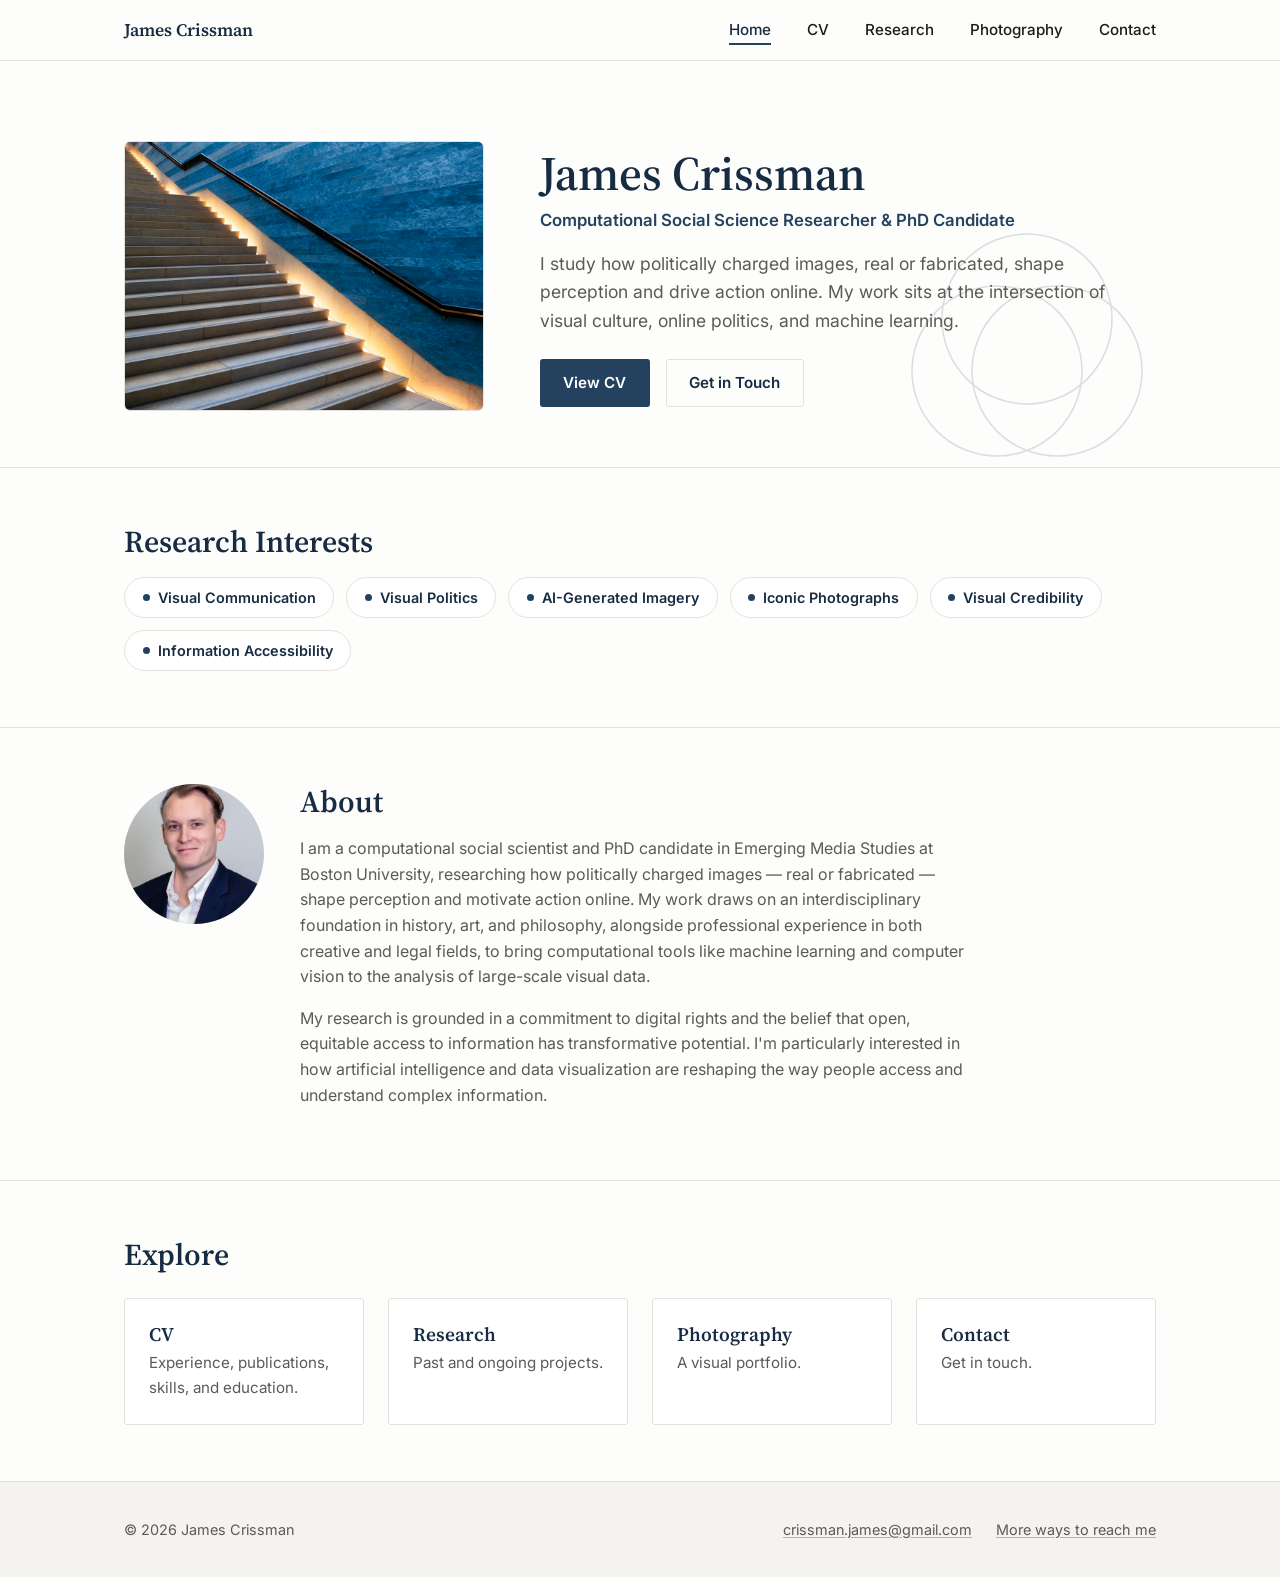
==== index.html @ 17d4c004 "Add home and CV pages with shared design system" ====
<!DOCTYPE html>
<html lang="en">
<head>
  <meta charset="UTF-8">
  <meta name="viewport" content="width=device-width, initial-scale=1.0">
  <title>James Crissman — Computational Social Science Researcher</title>
  <meta name="description" content="James Crissman is a computational social scientist and PhD candidate at Boston University researching how politically charged images shape perception and drive action online.">
  <link rel="preconnect" href="https://fonts.googleapis.com">
  <link rel="preconnect" href="https://fonts.gstatic.com" crossorigin>
  <link href="https://fonts.googleapis.com/css2?family=Inter:wght@400;500;600;700&family=Source+Serif+4:wght@600;700&display=swap" rel="stylesheet">
  <link rel="stylesheet" href="/assets/css/style.css">
</head>
<body>

  <header class="site-header">
    <div class="container">
      <a class="site-logo" href="/">James Crissman</a>
      <button class="nav-toggle" aria-label="Toggle navigation" aria-expanded="false">
        <span></span>
      </button>
      <nav class="site-nav" aria-label="Primary">
        <ul>
          <li><a href="/" aria-current="page">Home</a></li>
          <li><a href="/cv/">CV</a></li>
          <li><a href="/research/">Research</a></li>
          <li><a href="/photography/">Photography</a></li>
          <li><a href="/contact/">Contact</a></li>
        </ul>
      </nav>
    </div>
  </header>

  <main>
    <section class="hero">
      <svg class="hero-decor" viewBox="0 0 480 480" fill="none" aria-hidden="true">
        <circle cx="300" cy="130" r="85" stroke="currentColor" stroke-width="1.5" />
        <circle cx="360" cy="130" r="85" stroke="currentColor" stroke-width="1.5" />
        <circle cx="330" cy="182" r="85" stroke="currentColor" stroke-width="1.5" />
      </svg>
      <div class="container">
        <div class="hero-photo-rect">
          <img src="/assets/img/cover.jpg" alt="Staircase and handrail, architectural photograph by James Crissman">
        </div>
        <div>
          <h1 class="hero-title">James Crissman</h1>
          <p class="hero-role">Computational Social Science Researcher &amp; PhD Candidate</p>
          <p class="hero-pitch">I study how politically charged images, real or fabricated, shape perception and drive action online. My work sits at the intersection of visual culture, online politics, and machine learning.</p>
          <div class="hero-actions">
            <a class="btn btn-primary" href="/cv/">View CV</a>
            <a class="btn btn-secondary" href="/contact/">Get in Touch</a>
          </div>
        </div>
      </div>
    </section>

    <section class="page-section interests-section">
      <div class="container">
        <h2>Research Interests</h2>
        <ul class="interest-list">
          <li class="interest-chip">Visual Communication</li>
          <li class="interest-chip">Visual Politics</li>
          <li class="interest-chip">AI-Generated Imagery</li>
          <li class="interest-chip">Iconic Photographs</li>
          <li class="interest-chip">Visual Credibility</li>
          <li class="interest-chip">Information Accessibility</li>
        </ul>
      </div>
    </section>

    <section class="page-section about-section">
      <div class="container">
        <div class="about-photo">
          <img src="/assets/img/JC-1.jpg" alt="Portrait of James Crissman">
        </div>
        <div class="about-content">
          <h2>About</h2>
          <p>I am a computational social scientist and PhD candidate in Emerging Media Studies at Boston University, researching how politically charged images — real or fabricated — shape perception and motivate action online. My work draws on an interdisciplinary foundation in history, art, and philosophy, alongside professional experience in both creative and legal fields, to bring computational tools like machine learning and computer vision to the analysis of large-scale visual data.</p>
          <p>My research is grounded in a commitment to digital rights and the belief that open, equitable access to information has transformative potential. I'm particularly interested in how artificial intelligence and data visualization are reshaping the way people access and understand complex information.</p>
        </div>
      </div>
    </section>

    <section class="page-section">
      <div class="container">
        <h2>Explore</h2>
        <div class="explore-grid">
          <a class="explore-card" href="/cv/">
            <h3>CV</h3>
            <p>Experience, publications, skills, and education.</p>
          </a>
          <a class="explore-card" href="/research/">
            <h3>Research</h3>
            <p>Past and ongoing projects.</p>
          </a>
          <a class="explore-card" href="/photography/">
            <h3>Photography</h3>
            <p>A visual portfolio.</p>
          </a>
          <a class="explore-card" href="/contact/">
            <h3>Contact</h3>
            <p>Get in touch.</p>
          </a>
        </div>
      </div>
    </section>
  </main>

  <footer class="site-footer">
    <div class="container">
      <span>&copy; 2026 James Crissman</span>
      <ul class="footer-links">
        <li><a href="mailto:crissman.james@gmail.com">crissman.james@gmail.com</a></li>
        <li><a href="/contact/">More ways to reach me</a></li>
      </ul>
    </div>
  </footer>

  <script src="/assets/js/main.js"></script>
</body>
</html>
---- assets/css/style.css ----
/* ---------------------------------------------------------
   Design tokens
--------------------------------------------------------- */
:root {
  --color-bg: #fdfdfb;
  --color-bg-alt: #f4f3ef;
  --color-surface: #ffffff;
  --color-text: #1c1c1a;
  --color-text-muted: #5b5a54;
  --color-border: #e4e2da;

  --color-accent: #24425f;
  --color-accent-strong: #172c42;
  --color-accent-tint: #e8edf2;

  --font-serif: "Source Serif 4", Georgia, "Times New Roman", serif;
  --font-sans: "Inter", -apple-system, BlinkMacSystemFont, "Segoe UI", sans-serif;

  --space-1: 0.5rem;
  --space-2: 1rem;
  --space-3: 1.5rem;
  --space-4: 2.25rem;
  --space-5: 3.5rem;
  --space-6: 5rem;

  --max-width: 1080px;
  --radius: 3px;
}

/* ---------------------------------------------------------
   Reset & base
--------------------------------------------------------- */
*, *::before, *::after { box-sizing: border-box; }
html { scroll-behavior: smooth; }

body {
  margin: 0;
  background: var(--color-bg);
  color: var(--color-text);
  font-family: var(--font-sans);
  font-size: 1rem;
  line-height: 1.6;
  -webkit-font-smoothing: antialiased;
}

img { max-width: 100%; display: block; }

h1, h2, h3, h4 {
  font-family: var(--font-serif);
  font-weight: 600;
  line-height: 1.2;
  margin: 0 0 var(--space-2);
  color: var(--color-accent-strong);
}

h1 { font-size: clamp(2.1rem, 4vw, 3rem); }
h2 { font-size: clamp(1.5rem, 3vw, 1.9rem); }
h3 { font-size: 1.2rem; }
h4 { font-size: 1rem; letter-spacing: 0.02em; text-transform: uppercase; color: var(--color-text-muted); }

p { margin: 0 0 var(--space-2); }

a {
  color: var(--color-accent);
  text-decoration-color: rgba(36, 66, 95, 0.35);
  text-underline-offset: 2px;
}
a:hover { text-decoration-color: currentColor; }

ul { margin: 0; padding: 0; }

.container {
  max-width: var(--max-width);
  margin: 0 auto;
  padding: 0 var(--space-3);
}

.visually-hidden {
  position: absolute;
  width: 1px; height: 1px;
  overflow: hidden;
  clip: rect(0 0 0 0);
  white-space: nowrap;
}

/* ---------------------------------------------------------
   Header / nav
--------------------------------------------------------- */
.site-header {
  border-bottom: 1px solid var(--color-border);
  background: var(--color-bg);
  position: sticky;
  top: 0;
  z-index: 20;
}

.site-header .container {
  display: flex;
  align-items: center;
  justify-content: space-between;
  padding-top: var(--space-2);
  padding-bottom: var(--space-2);
}

.site-logo {
  font-family: var(--font-serif);
  font-weight: 600;
  font-size: 1.1rem;
  color: var(--color-accent-strong);
  text-decoration: none;
}

.nav-toggle {
  display: none;
  background: none;
  border: 1px solid var(--color-border);
  border-radius: var(--radius);
  padding: 0.4rem 0.6rem;
  cursor: pointer;
}

.nav-toggle span,
.nav-toggle span::before,
.nav-toggle span::after {
  display: block;
  width: 20px;
  height: 2px;
  background: var(--color-accent-strong);
  position: relative;
  transition: transform 0.2s ease;
}
.nav-toggle span::before,
.nav-toggle span::after {
  content: "";
  position: absolute;
  left: 0;
}
.nav-toggle span::before { top: -6px; }
.nav-toggle span::after { top: 6px; }

.site-nav ul {
  display: flex;
  gap: var(--space-4);
  list-style: none;
}

.site-nav a {
  color: var(--color-text);
  text-decoration: none;
  font-size: 0.95rem;
  font-weight: 500;
  padding: 0.25rem 0;
  border-bottom: 2px solid transparent;
}
.site-nav a:hover,
.site-nav a[aria-current="page"] {
  color: var(--color-accent-strong);
  border-bottom-color: var(--color-accent);
}

@media (max-width: 720px) {
  .nav-toggle { display: inline-flex; align-items: center; justify-content: center; }
  .site-nav {
    display: none;
    width: 100%;
    border-top: 1px solid var(--color-border);
  }
  .site-nav.is-open { display: block; }
  .site-nav ul {
    flex-direction: column;
    gap: 0;
    padding: var(--space-1) 0;
  }
  .site-nav a {
    display: block;
    padding: var(--space-1) 0;
  }
  .site-header .container {
    flex-wrap: wrap;
  }
}

/* ---------------------------------------------------------
   Buttons
--------------------------------------------------------- */
.btn {
  display: inline-flex;
  align-items: center;
  gap: 0.5rem;
  padding: 0.7rem 1.4rem;
  border-radius: var(--radius);
  font-weight: 600;
  font-size: 0.95rem;
  text-decoration: none;
  border: 1px solid transparent;
  cursor: pointer;
}

.btn-primary {
  background: var(--color-accent);
  color: #fff;
}
.btn-primary:hover { background: var(--color-accent-strong); }

.btn-secondary {
  background: transparent;
  color: var(--color-accent-strong);
  border-color: var(--color-border);
}
.btn-secondary:hover { border-color: var(--color-accent); }

/* ---------------------------------------------------------
   Hero
--------------------------------------------------------- */
.hero {
  position: relative;
  overflow: hidden;
  padding: var(--space-6) 0 var(--space-5);
}

.hero-decor {
  position: absolute;
  top: -10%;
  right: -6%;
  width: 480px;
  height: 480px;
  z-index: 0;
  pointer-events: none;
  color: var(--color-accent);
  opacity: 0.16;
  transform: rotate(180deg);
}

.hero .container {
  position: relative;
  z-index: 1;
  display: grid;
  grid-template-columns: minmax(240px, 360px) 1fr;
  gap: var(--space-5);
  align-items: center;
}

.hero-photo-rect {
  width: 100%;
  aspect-ratio: 4 / 3;
  border-radius: 6px;
  background: var(--color-accent-tint);
  border: 1px solid var(--color-border);
  color: var(--color-text-muted);
  display: flex;
  align-items: center;
  justify-content: center;
  font-size: 0.9rem;
  overflow: hidden;
  flex-shrink: 0;
}
.hero-photo-rect img { width: 100%; height: 100%; object-fit: cover; }

.hero-title { margin-bottom: 0.3rem; }
.hero-role {
  font-family: var(--font-sans);
  font-weight: 600;
  color: var(--color-accent);
  font-size: 1.05rem;
  margin-bottom: var(--space-2);
}
.hero-pitch {
  font-size: 1.1rem;
  color: var(--color-text-muted);
  max-width: 60ch;
  margin-bottom: var(--space-3);
}
.hero-actions { display: flex; gap: var(--space-2); flex-wrap: wrap; }

@media (max-width: 720px) {
  .hero .container { grid-template-columns: 1fr; text-align: center; }
  .hero-actions { justify-content: center; }
  .hero-decor { width: 320px; height: 320px; }
}

/* ---------------------------------------------------------
   Research interests
--------------------------------------------------------- */
.interests-section { padding-top: var(--space-4); padding-bottom: var(--space-4); }
.interest-list {
  display: flex;
  flex-wrap: wrap;
  gap: 0.75rem;
  list-style: none;
  margin-top: var(--space-2);
}
.interest-chip {
  display: inline-flex;
  align-items: center;
  gap: 0.5rem;
  padding: 0.5rem 1.1rem;
  border: 1px solid var(--color-border);
  border-radius: 999px;
  background: var(--color-surface);
  font-weight: 600;
  font-size: 0.9rem;
  color: var(--color-accent-strong);
}
.interest-chip::before {
  content: "";
  width: 7px;
  height: 7px;
  border-radius: 50%;
  background: var(--color-accent);
  flex-shrink: 0;
}

/* ---------------------------------------------------------
   About / bio photo
--------------------------------------------------------- */
.about-section .container {
  display: grid;
  grid-template-columns: auto 1fr;
  gap: var(--space-4);
  align-items: start;
}

.about-photo {
  width: 140px;
  height: 140px;
  border-radius: 50%;
  background: var(--color-accent-tint);
  color: var(--color-accent);
  display: flex;
  align-items: center;
  justify-content: center;
  font-family: var(--font-serif);
  font-size: 2.2rem;
  font-weight: 600;
  overflow: hidden;
  flex-shrink: 0;
}
.about-photo img { width: 100%; height: 100%; object-fit: cover; }

@media (max-width: 640px) {
  .about-section .container { grid-template-columns: 1fr; text-align: center; }
  .about-photo { margin: 0 auto; }
}

/* ---------------------------------------------------------
   Sections
--------------------------------------------------------- */
section.page-section {
  padding: var(--space-5) 0;
  border-top: 1px solid var(--color-border);
}

.about-content p { max-width: 68ch; color: var(--color-text-muted); }

.explore-grid {
  display: grid;
  grid-template-columns: repeat(auto-fit, minmax(220px, 1fr));
  gap: var(--space-3);
  margin-top: var(--space-3);
}

.explore-card {
  background: var(--color-surface);
  border: 1px solid var(--color-border);
  border-radius: var(--radius);
  padding: var(--space-3);
  text-decoration: none;
  color: var(--color-text);
  display: block;
  transition: border-color 0.15s ease, transform 0.15s ease;
}
.explore-card:hover {
  border-color: var(--color-accent);
  transform: translateY(-2px);
}
.explore-card h3 { margin-bottom: 0.35rem; color: var(--color-accent-strong); }
.explore-card p { color: var(--color-text-muted); margin: 0; font-size: 0.95rem; }

/* ---------------------------------------------------------
   Footer
--------------------------------------------------------- */
.site-footer {
  border-top: 1px solid var(--color-border);
  padding: var(--space-4) 0;
  background: var(--color-bg-alt);
}
.site-footer .container {
  display: flex;
  justify-content: space-between;
  flex-wrap: wrap;
  gap: var(--space-2);
  font-size: 0.9rem;
  color: var(--color-text-muted);
}
.footer-links {
  display: flex;
  gap: var(--space-3);
  list-style: none;
}
.footer-links a { color: var(--color-text-muted); }
.footer-links a:hover { color: var(--color-accent-strong); }

/* ---------------------------------------------------------
   CV page
--------------------------------------------------------- */
.cv-header {
  padding: var(--space-5) 0 var(--space-4);
  border-bottom: 1px solid var(--color-border);
}
.cv-header-top {
  display: flex;
  justify-content: space-between;
  align-items: flex-start;
  gap: var(--space-3);
  flex-wrap: wrap;
}
.cv-contact {
  list-style: none;
  display: flex;
  gap: var(--space-3);
  flex-wrap: wrap;
  color: var(--color-text-muted);
  font-size: 0.95rem;
  margin-top: var(--space-2);
}
.cv-contact a { color: var(--color-text-muted); }
.cv-contact a:hover { color: var(--color-accent-strong); }

.cv-section { padding: var(--space-4) 0; border-top: 1px solid var(--color-border); }
.cv-section h2 {
  font-size: 1.05rem;
  text-transform: uppercase;
  letter-spacing: 0.06em;
  color: var(--color-accent);
  margin-bottom: var(--space-3);
}

.cv-subgroup { margin-bottom: var(--space-4); }
.cv-subgroup:last-child { margin-bottom: 0; }
.cv-subgroup > h3 {
  font-family: var(--font-sans);
  font-size: 0.85rem;
  text-transform: uppercase;
  letter-spacing: 0.05em;
  color: var(--color-text-muted);
  margin-bottom: var(--space-2);
}

.cv-entry { margin-bottom: var(--space-3); }
.cv-entry:last-child { margin-bottom: 0; }

.cv-entry-head {
  display: flex;
  justify-content: space-between;
  align-items: baseline;
  gap: var(--space-2);
  flex-wrap: wrap;
}
.cv-entry-title { font-weight: 600; font-size: 1.02rem; }
.cv-entry-org { color: var(--color-text-muted); font-size: 0.95rem; }
.cv-entry-date {
  font-size: 0.85rem;
  color: var(--color-text-muted);
  white-space: nowrap;
  font-variant-numeric: tabular-nums;
}
.cv-entry ul {
  list-style: disc;
  margin: 0.5rem 0 0 1.2rem;
  color: var(--color-text-muted);
  font-size: 0.95rem;
}
.cv-entry li { margin-bottom: 0.3rem; }

.pub-list { list-style: none; }
.pub-list li {
  margin-bottom: var(--space-2);
  font-size: 0.95rem;
  color: var(--color-text-muted);
  padding-left: 1.3em;
  text-indent: -1.3em;
}
.pub-list strong { color: var(--color-text); font-weight: 600; }
.pub-badge {
  display: inline-block;
  margin-left: 0.4em;
  font-size: 0.75rem;
  font-weight: 600;
  color: var(--color-accent-strong);
  background: var(--color-accent-tint);
  border-radius: 999px;
  padding: 0.1em 0.6em;
  text-indent: 0;
}

.skills-grid {
  display: grid;
  grid-template-columns: repeat(auto-fit, minmax(220px, 1fr));
  gap: var(--space-3);
}
.skills-group h3 {
  font-family: var(--font-sans);
  font-size: 0.85rem;
  text-transform: uppercase;
  letter-spacing: 0.05em;
  color: var(--color-text-muted);
  margin-bottom: var(--space-1);
}
.skills-group ul { list-style: none; color: var(--color-text); font-size: 0.95rem; }
.skills-group li { margin-bottom: 0.25rem; }
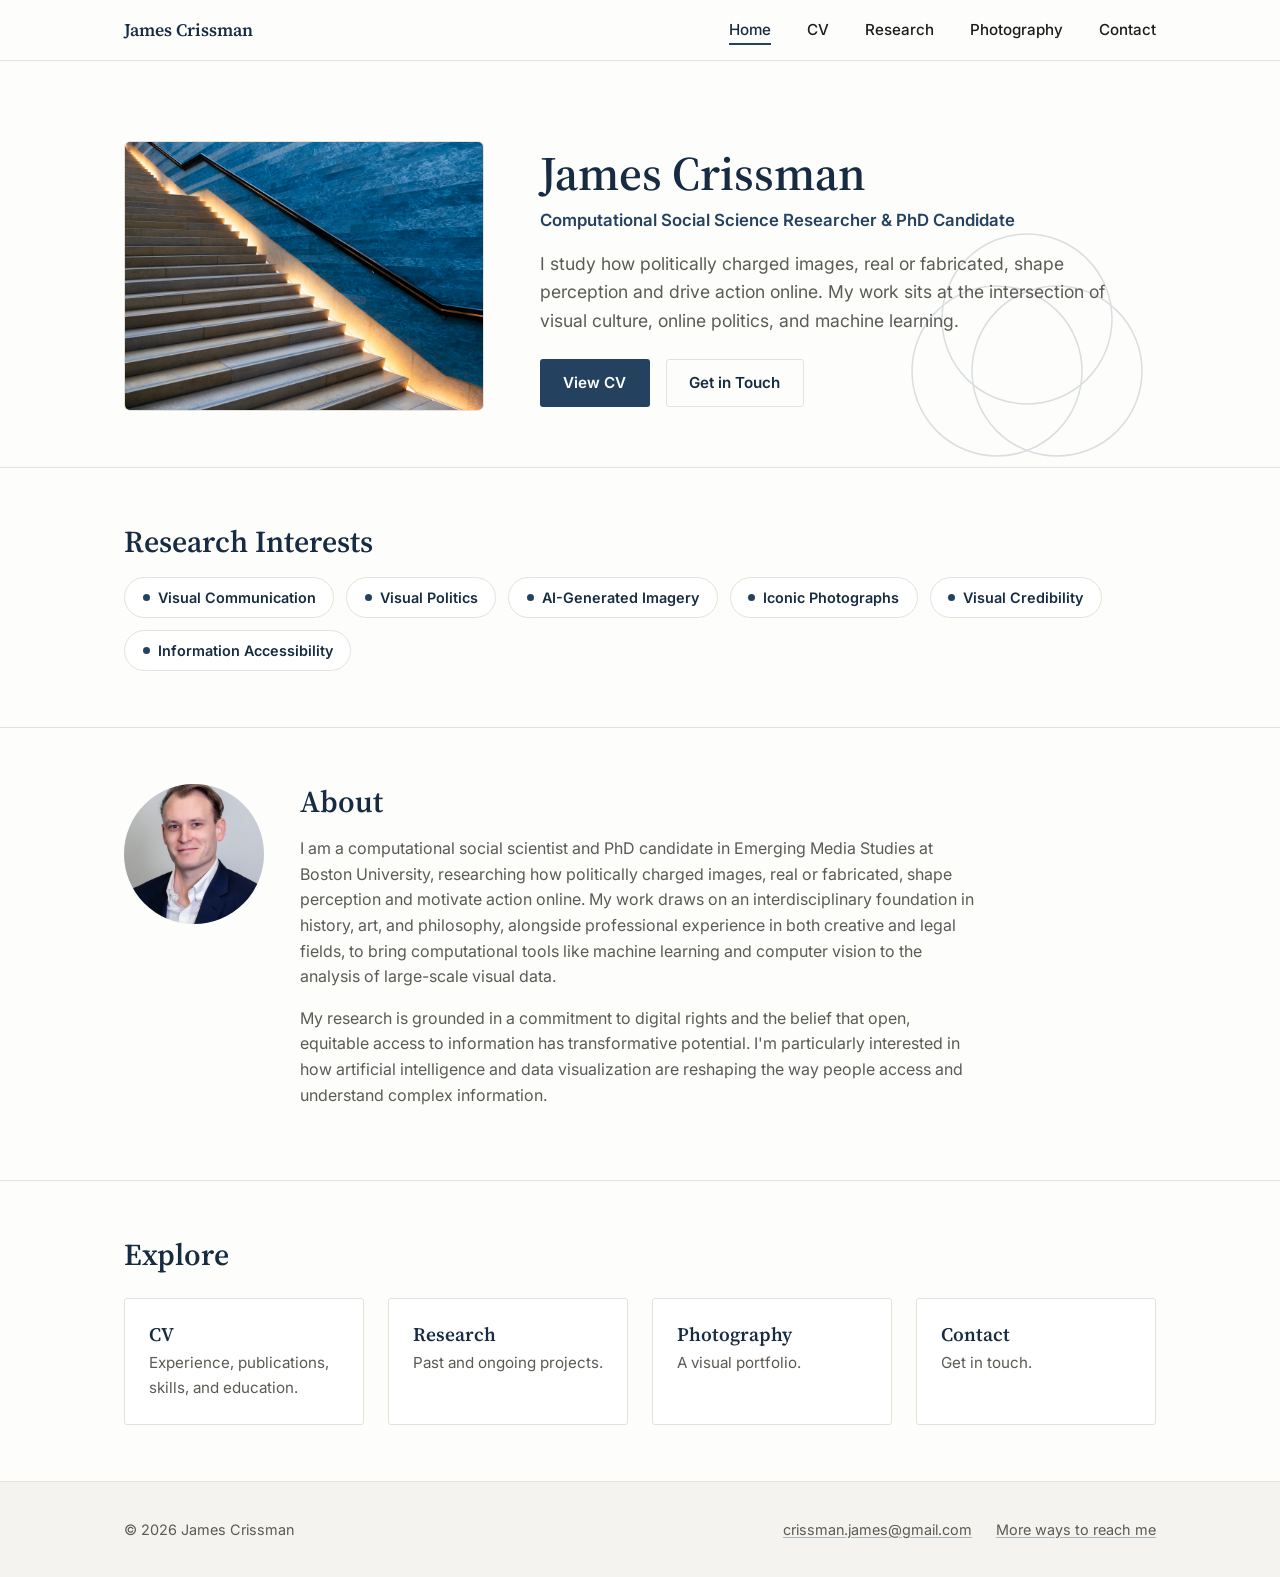
==== commit cd1c9be0: "Add Research, Photography, and Contact pages; link CV directly to PDF Co-Authored-By: Claude Sonnet " ====
--- a/index.html
+++ b/index.html
@@ -21,7 +21,7 @@
       <nav class="site-nav" aria-label="Primary">
         <ul>
           <li><a href="/" aria-current="page">Home</a></li>
-          <li><a href="/cv/">CV</a></li>
+          <li><a href="/assets/cv/James-Crissman-CV.pdf" target="_blank" rel="noopener">CV</a></li>
           <li><a href="/research/">Research</a></li>
           <li><a href="/photography/">Photography</a></li>
           <li><a href="/contact/">Contact</a></li>
@@ -46,7 +46,7 @@
           <p class="hero-role">Computational Social Science Researcher &amp; PhD Candidate</p>
           <p class="hero-pitch">I study how politically charged images, real or fabricated, shape perception and drive action online. My work sits at the intersection of visual culture, online politics, and machine learning.</p>
           <div class="hero-actions">
-            <a class="btn btn-primary" href="/cv/">View CV</a>
+            <a class="btn btn-primary" href="/assets/cv/James-Crissman-CV.pdf" target="_blank" rel="noopener">View CV</a>
             <a class="btn btn-secondary" href="/contact/">Get in Touch</a>
           </div>
         </div>
@@ -74,7 +74,7 @@
         </div>
         <div class="about-content">
           <h2>About</h2>
-          <p>I am a computational social scientist and PhD candidate in Emerging Media Studies at Boston University, researching how politically charged images — real or fabricated — shape perception and motivate action online. My work draws on an interdisciplinary foundation in history, art, and philosophy, alongside professional experience in both creative and legal fields, to bring computational tools like machine learning and computer vision to the analysis of large-scale visual data.</p>
+          <p>I am a computational social scientist and PhD candidate in Emerging Media Studies at Boston University, researching how politically charged images, real or fabricated, shape perception and motivate action online. My work draws on an interdisciplinary foundation in history, art, and philosophy, alongside professional experience in both creative and legal fields, to bring computational tools like machine learning and computer vision to the analysis of large-scale visual data.</p>
           <p>My research is grounded in a commitment to digital rights and the belief that open, equitable access to information has transformative potential. I'm particularly interested in how artificial intelligence and data visualization are reshaping the way people access and understand complex information.</p>
         </div>
       </div>
@@ -84,7 +84,7 @@
       <div class="container">
         <h2>Explore</h2>
         <div class="explore-grid">
-          <a class="explore-card" href="/cv/">
+          <a class="explore-card" href="/assets/cv/James-Crissman-CV.pdf" target="_blank" rel="noopener">
             <h3>CV</h3>
             <p>Experience, publications, skills, and education.</p>
           </a>
--- a/assets/css/style.css
+++ b/assets/css/style.css
@@ -401,110 +401,108 @@
 .footer-links a:hover { color: var(--color-accent-strong); }
 
 /* ---------------------------------------------------------
-   CV page
---------------------------------------------------------- */
-.cv-header {
-  padding: var(--space-5) 0 var(--space-4);
-  border-bottom: 1px solid var(--color-border);
-}
-.cv-header-top {
-  display: flex;
-  justify-content: space-between;
-  align-items: flex-start;
-  gap: var(--space-3);
-  flex-wrap: wrap;
-}
-.cv-contact {
+   Research page
+--------------------------------------------------------- */
+.research-year-group {
+  padding-top: var(--space-4);
+  margin-top: var(--space-4);
+  border-top: 1px solid var(--color-border);
+}
+.research-year-group:first-of-type {
+  margin-top: 0;
+  padding-top: 0;
+  border-top: none;
+}
+
+.research-year {
+  font-family: var(--font-sans);
+  font-size: 0.95rem;
+  font-weight: 700;
+  letter-spacing: 0.08em;
+  color: var(--color-accent);
+  margin-bottom: var(--space-3);
+}
+
+.research-entry {
+  padding: var(--space-3) 0;
+  border-top: 1px solid var(--color-border);
+}
+.research-entry:first-child { border-top: none; padding-top: 0; }
+
+.research-title {
+  max-width: 62ch;
+  margin-bottom: 0.4rem;
+}
+
+.research-authors {
+  color: var(--color-text-muted);
+  font-size: 0.92rem;
+  margin-bottom: 0.2rem;
+}
+
+.research-venue {
+  color: var(--color-text-muted);
+  font-size: 0.85rem;
+  font-style: italic;
+  margin-bottom: var(--space-2);
+}
+
+.research-abstract {
+  margin-top: var(--space-2);
+  max-width: 68ch;
+}
+.research-abstract summary {
+  display: inline-flex;
+  align-items: center;
+  gap: 0.4rem;
+  cursor: pointer;
+  font-weight: 600;
+  font-size: 0.9rem;
+  color: var(--color-accent-strong);
   list-style: none;
-  display: flex;
-  gap: var(--space-3);
-  flex-wrap: wrap;
+}
+.research-abstract summary::-webkit-details-marker { display: none; }
+.research-abstract summary::before {
+  content: "▸";
+  color: var(--color-accent);
+  transition: transform 0.15s ease;
+  font-size: 0.75rem;
+}
+.research-abstract[open] summary::before { transform: rotate(90deg); }
+.research-abstract p {
+  margin: var(--space-2) 0 0;
+  padding-left: var(--space-2);
+  border-left: 2px solid var(--color-accent-tint);
   color: var(--color-text-muted);
   font-size: 0.95rem;
-  margin-top: var(--space-2);
-}
-.cv-contact a { color: var(--color-text-muted); }
-.cv-contact a:hover { color: var(--color-accent-strong); }
-
-.cv-section { padding: var(--space-4) 0; border-top: 1px solid var(--color-border); }
-.cv-section h2 {
-  font-size: 1.05rem;
-  text-transform: uppercase;
-  letter-spacing: 0.06em;
-  color: var(--color-accent);
-  margin-bottom: var(--space-3);
-}
-
-.cv-subgroup { margin-bottom: var(--space-4); }
-.cv-subgroup:last-child { margin-bottom: 0; }
-.cv-subgroup > h3 {
-  font-family: var(--font-sans);
-  font-size: 0.85rem;
-  text-transform: uppercase;
-  letter-spacing: 0.05em;
-  color: var(--color-text-muted);
-  margin-bottom: var(--space-2);
-}
-
-.cv-entry { margin-bottom: var(--space-3); }
-.cv-entry:last-child { margin-bottom: 0; }
-
-.cv-entry-head {
-  display: flex;
-  justify-content: space-between;
-  align-items: baseline;
+  line-height: 1.65;
+}
+
+.contact-list {
+  list-style: none;
+  max-width: 420px;
+  margin-top: var(--space-3);
+}
+.contact-list li { margin-bottom: var(--space-2); }
+.contact-list a {
+  display: flex;
+  align-items: center;
   gap: var(--space-2);
-  flex-wrap: wrap;
-}
-.cv-entry-title { font-weight: 600; font-size: 1.02rem; }
-.cv-entry-org { color: var(--color-text-muted); font-size: 0.95rem; }
-.cv-entry-date {
-  font-size: 0.85rem;
-  color: var(--color-text-muted);
-  white-space: nowrap;
-  font-variant-numeric: tabular-nums;
-}
-.cv-entry ul {
-  list-style: disc;
-  margin: 0.5rem 0 0 1.2rem;
-  color: var(--color-text-muted);
-  font-size: 0.95rem;
-}
-.cv-entry li { margin-bottom: 0.3rem; }
-
-.pub-list { list-style: none; }
-.pub-list li {
-  margin-bottom: var(--space-2);
-  font-size: 0.95rem;
-  color: var(--color-text-muted);
-  padding-left: 1.3em;
-  text-indent: -1.3em;
-}
-.pub-list strong { color: var(--color-text); font-weight: 600; }
-.pub-badge {
-  display: inline-block;
-  margin-left: 0.4em;
-  font-size: 0.75rem;
-  font-weight: 600;
-  color: var(--color-accent-strong);
-  background: var(--color-accent-tint);
-  border-radius: 999px;
-  padding: 0.1em 0.6em;
-  text-indent: 0;
-}
-
-.skills-grid {
-  display: grid;
-  grid-template-columns: repeat(auto-fit, minmax(220px, 1fr));
-  gap: var(--space-3);
-}
-.skills-group h3 {
-  font-family: var(--font-sans);
-  font-size: 0.85rem;
-  text-transform: uppercase;
-  letter-spacing: 0.05em;
-  color: var(--color-text-muted);
-  margin-bottom: var(--space-1);
-}
-.skills-group ul { list-style: none; color: var(--color-text); font-size: 0.95rem; }
-.skills-group li { margin-bottom: 0.25rem; }
+  padding: var(--space-2) var(--space-3);
+  border: 1px solid var(--color-border);
+  border-radius: var(--radius);
+  background: var(--color-surface);
+  color: var(--color-text);
+  text-decoration: none;
+  font-weight: 600;
+}
+.contact-list a:hover { border-color: var(--color-accent); color: var(--color-accent-strong); }
+
+.coming-soon {
+  min-height: 50vh;
+  display: flex;
+  flex-direction: column;
+  align-items: center;
+  justify-content: center;
+  text-align: center;
+}
